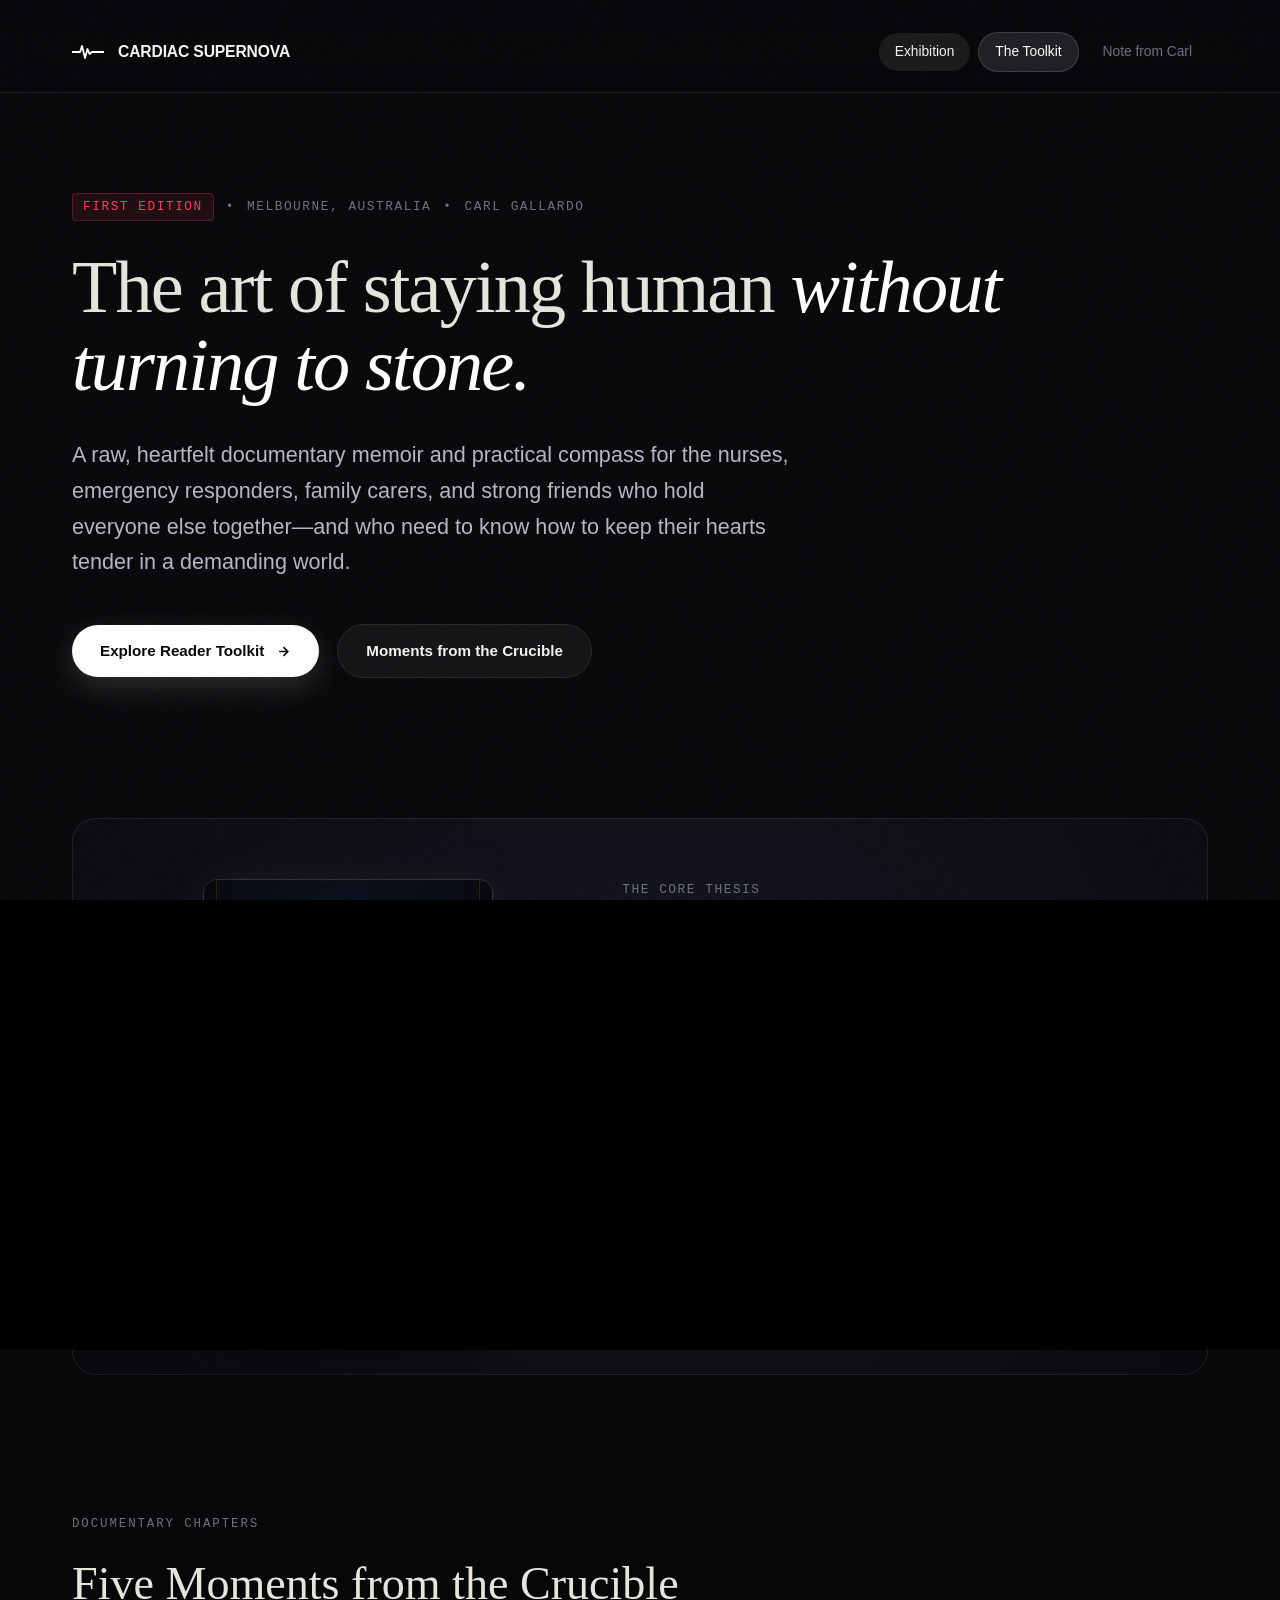
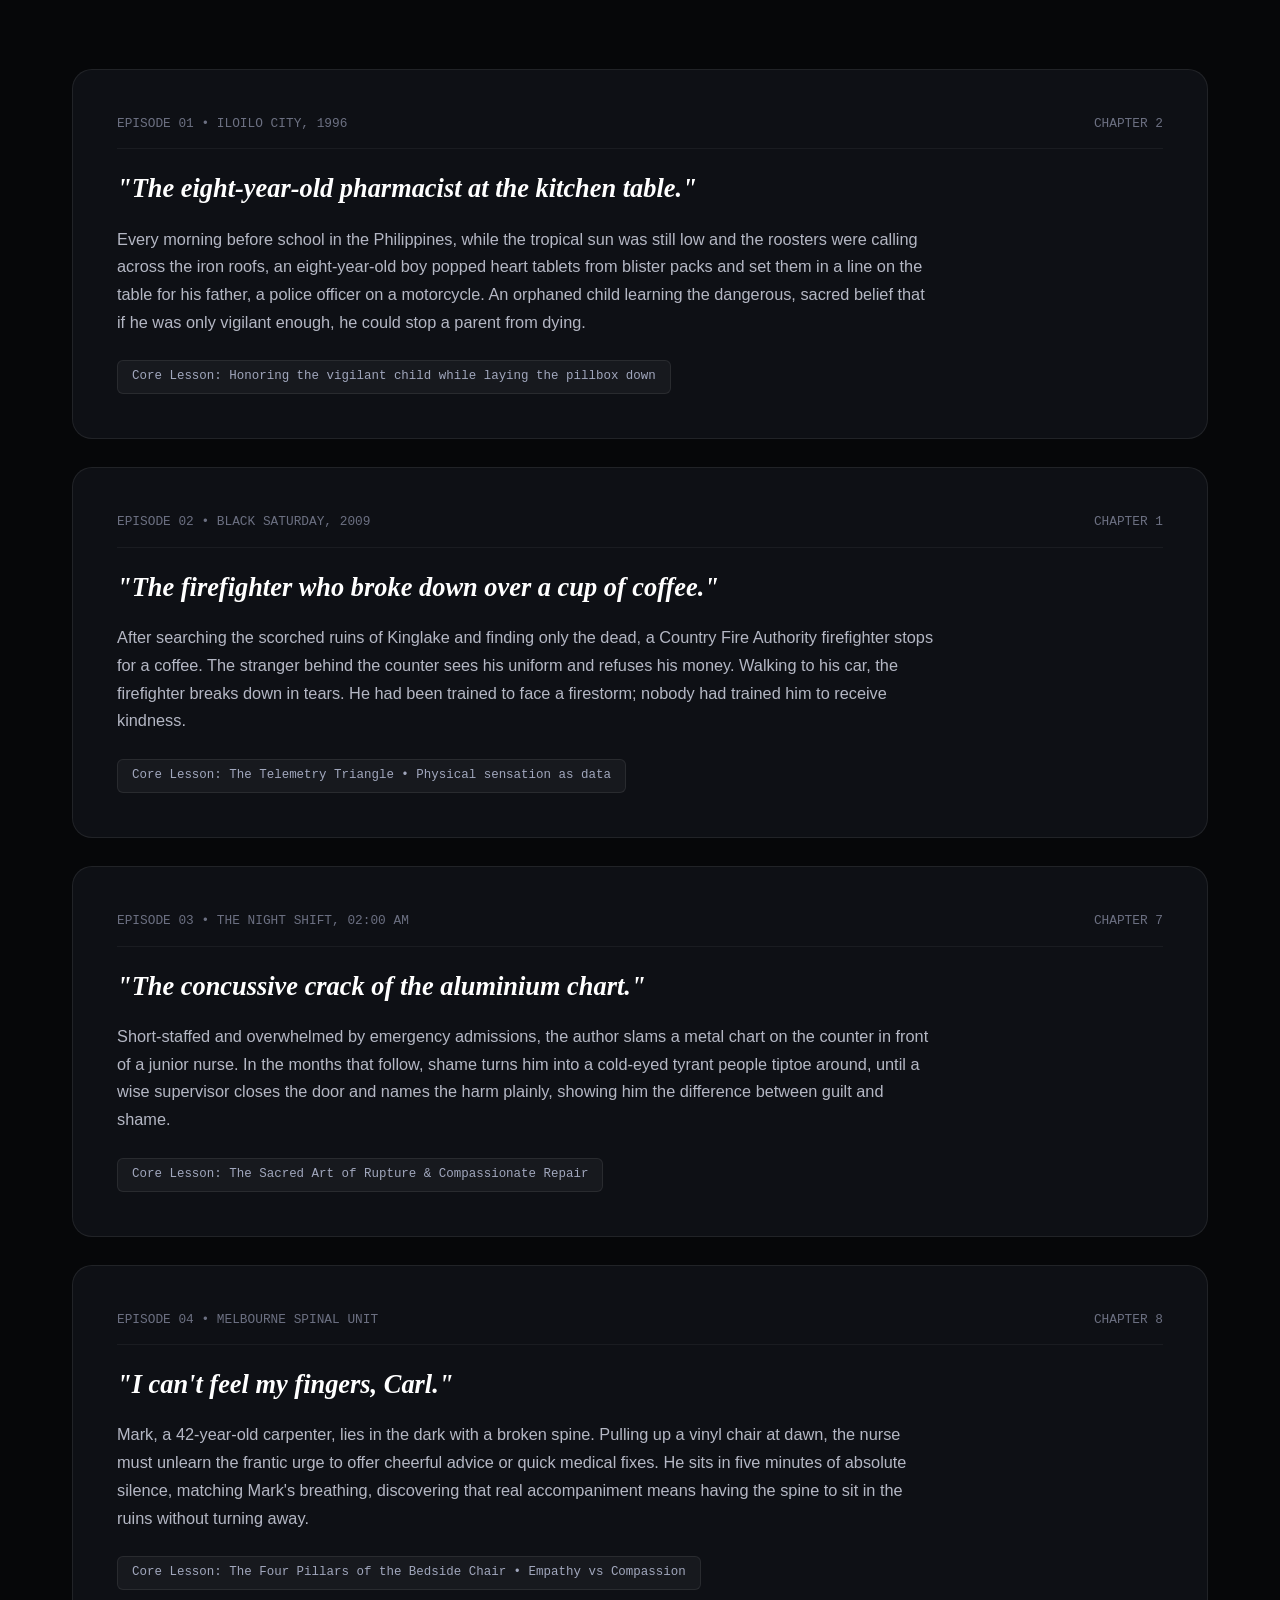
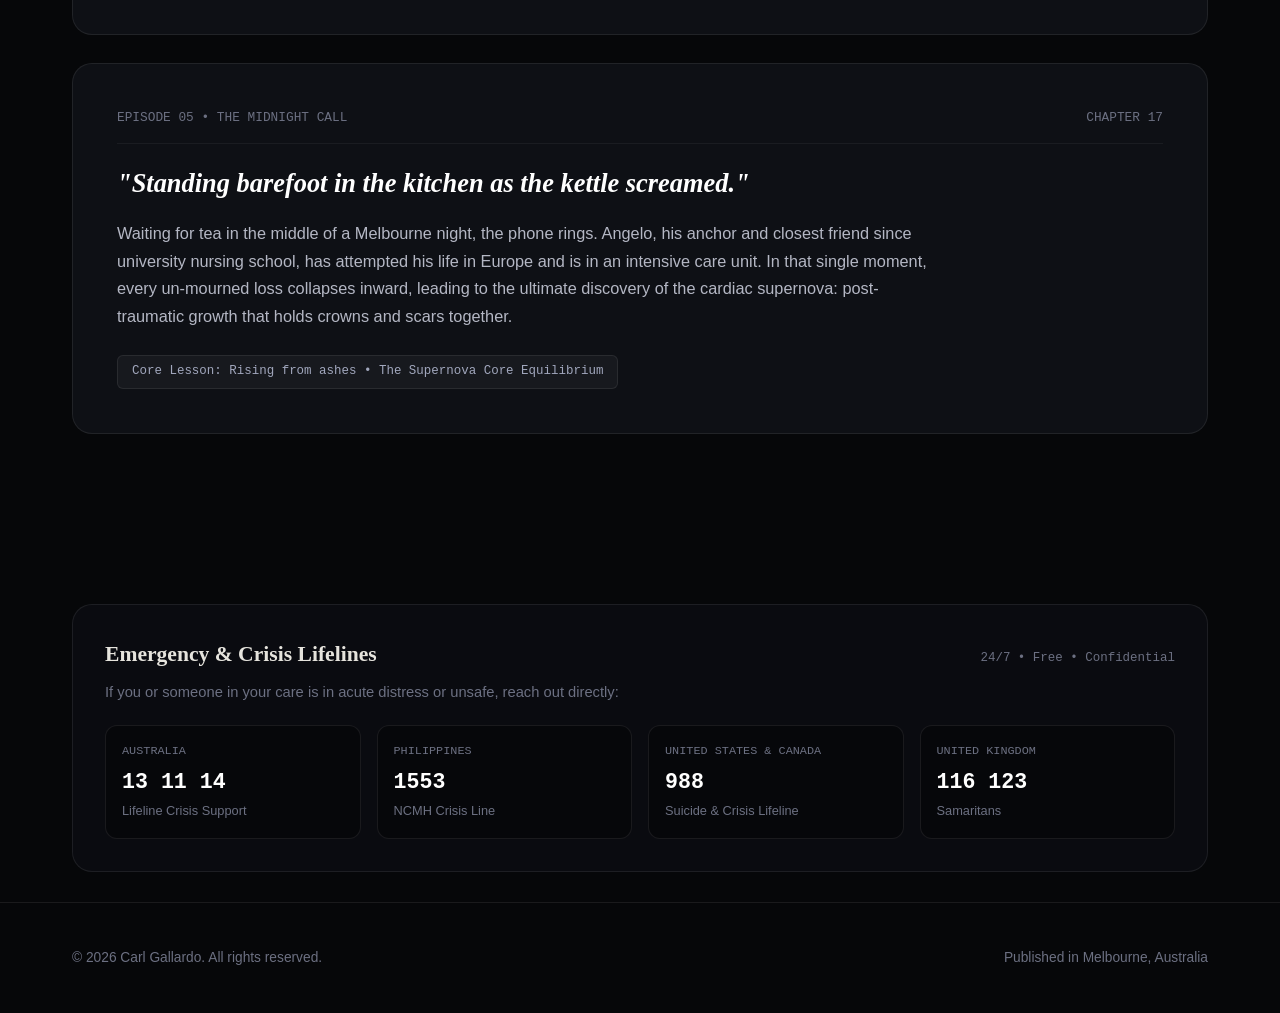
==== index.html @ 07f088b9 "feat: transform companion site into Awwwards-inspired documentary experience" ====
<!DOCTYPE html>
<html lang="en-AU">
<head>
  <meta charset="utf-8">
  <meta name="viewport" content="width=device-width, initial-scale=1">
  <meta name="robots" content="noindex, nofollow">
  <title>Cardiac Supernova — Carl Gallardo</title>
  <meta name="description" content="The Art of Staying Human Without Turning to Stone. A documentary memoir and practical compass by Carl Gallardo.">
  <link rel="stylesheet" href="assets/style.css">
  <script defer src="assets/app.js"></script>
</head>
<body>

  <!-- Film Grain Overlay -->
  <div class="film-grain" aria-hidden="true"></div>

  <!-- Eyelid Shutter (The Blink Transition) -->
  <div class="eyelid-shutter" id="eyelidShutter" aria-hidden="true">
    <div class="eyelid-top"></div>
    <div class="eyelid-bottom"></div>
  </div>

  <!-- Masthead -->
  <header class="masthead">
    <div class="doc-shell masthead-inner">
      <a class="title-mark" href="./">
        <svg class="cardiac-monitor-line" viewBox="0 0 32 18" fill="none" stroke="#FFFFFF" stroke-width="1.8">
          <path d="M0 9h8l2-6 3 12 2.5-9 2 5 2.5-2H32" stroke-linecap="round" stroke-linejoin="round"/>
        </svg>
        <span>CARDIAC SUPERNOVA</span>
      </a>
      <nav class="editorial-nav">
        <a class="nav-anchor active" href="./">Exhibition</a>
        <a class="nav-anchor cta" href="toolkit/">The Toolkit</a>
        <a class="nav-anchor" href="review/">Note from Carl</a>
      </nav>
    </div>
  </header>

  <main class="doc-shell">
    <!-- Prologue Hero -->
    <section class="prologue">
      <div class="prologue-meta">
        <span class="tag">First Edition</span>
        <span>&bull;</span>
        <span>Melbourne, Australia</span>
        <span>&bull;</span>
        <span>Carl Gallardo</span>
      </div>

      <h1 class="prologue-headline">
        The art of staying human <em>without turning to stone.</em>
      </h1>

      <p class="prologue-lead">
        A raw, heartfelt documentary memoir and practical compass for the nurses, emergency responders, family carers, and strong friends who hold everyone else together—and who need to know how to keep their hearts tender in a demanding world.
      </p>

      <div class="prologue-controls">
        <a href="toolkit/" class="doc-btn primary">
          <span>Explore Reader Toolkit</span>
          <svg width="15" height="15" viewBox="0 0 24 24" fill="none" stroke="currentColor" stroke-width="2.5"><path d="M5 12h14M12 5l7 7-7 7"/></svg>
        </a>
        <a href="#vignettes" class="doc-btn ghost">
          <span>Moments from the Crucible</span>
        </a>
      </div>
    </section>

    <!-- The Book Showcase Strip -->
    <section class="showcase-strip">
      <div class="showcase-book">
        <div class="book-lens" data-tilt>
          <img src="assets/cover.jpg" alt="Cardiac Supernova Cover">
        </div>
      </div>
      <div class="showcase-narrative">
        <div style="font-family: var(--font-mono); font-size: 0.8rem; color: var(--text-muted); text-transform: uppercase; letter-spacing: 0.12em; margin-bottom: 12px;">
          The Core Thesis
        </div>
        <h3>"A heart that turns to stone does not become stronger. It stops."</h3>
        <p>
          In astrophysics, a massive star maintains its shape only while outward thermal radiation equals the crushing inward pull of gravity. When the core begins fusing iron, it can no longer generate outward pressure, and it collapses under its own weight.
        </p>
        <p>
          We do not survive trauma through hardened invulnerability. We survive through <strong>the pliant heart</strong>: staying soft enough to feel, firm enough to protect our borders, and humble enough to be held.
        </p>
        <div style="display: flex; gap: 12px;">
          <a href="toolkit/" class="doc-btn primary" style="padding: 10px 22px; font-size: 0.88rem;">Open Toolkit</a>
          <a href="review/" class="doc-btn ghost" style="padding: 10px 22px; font-size: 0.88rem;">Letter to Readers</a>
        </div>
      </div>
    </section>

    <!-- Documentary Vignettes: Moments From the Crucible -->
    <section class="episodes-section" id="vignettes">
      <div class="section-eyebrow">Documentary Chapters</div>
      <h2 class="section-title">Five Moments from the Crucible</h2>

      <div class="vignettes-stack">
        <!-- Episode 01 -->
        <article class="vignette-card">
          <div class="vignette-meta-row">
            <span>EPISODE 01 &bull; ILOILO CITY, 1996</span>
            <span>CHAPTER 2</span>
          </div>
          <h3 class="vignette-quote">"The eight-year-old pharmacist at the kitchen table."</h3>
          <p class="vignette-body">
            Every morning before school in the Philippines, while the tropical sun was still low and the roosters were calling across the iron roofs, an eight-year-old boy popped heart tablets from blister packs and set them in a line on the table for his father, a police officer on a motorcycle. An orphaned child learning the dangerous, sacred belief that if he was only vigilant enough, he could stop a parent from dying.
          </p>
          <div class="vignette-tool-tag">
            <span>Core Lesson: Honoring the vigilant child while laying the pillbox down</span>
          </div>
        </article>

        <!-- Episode 02 -->
        <article class="vignette-card">
          <div class="vignette-meta-row">
            <span>EPISODE 02 &bull; BLACK SATURDAY, 2009</span>
            <span>CHAPTER 1</span>
          </div>
          <h3 class="vignette-quote">"The firefighter who broke down over a cup of coffee."</h3>
          <p class="vignette-body">
            After searching the scorched ruins of Kinglake and finding only the dead, a Country Fire Authority firefighter stops for a coffee. The stranger behind the counter sees his uniform and refuses his money. Walking to his car, the firefighter breaks down in tears. He had been trained to face a firestorm; nobody had trained him to receive kindness.
          </p>
          <div class="vignette-tool-tag">
            <span>Core Lesson: The Telemetry Triangle &bull; Physical sensation as data</span>
          </div>
        </article>

        <!-- Episode 03 -->
        <article class="vignette-card">
          <div class="vignette-meta-row">
            <span>EPISODE 03 &bull; THE NIGHT SHIFT, 02:00 AM</span>
            <span>CHAPTER 7</span>
          </div>
          <h3 class="vignette-quote">"The concussive crack of the aluminium chart."</h3>
          <p class="vignette-body">
            Short-staffed and overwhelmed by emergency admissions, the author slams a metal chart on the counter in front of a junior nurse. In the months that follow, shame turns him into a cold-eyed tyrant people tiptoe around, until a wise supervisor closes the door and names the harm plainly, showing him the difference between guilt and shame.
          </p>
          <div class="vignette-tool-tag">
            <span>Core Lesson: The Sacred Art of Rupture &amp; Compassionate Repair</span>
          </div>
        </article>

        <!-- Episode 04 -->
        <article class="vignette-card">
          <div class="vignette-meta-row">
            <span>EPISODE 04 &bull; MELBOURNE SPINAL UNIT</span>
            <span>CHAPTER 8</span>
          </div>
          <h3 class="vignette-quote">"I can't feel my fingers, Carl."</h3>
          <p class="vignette-body">
            Mark, a 42-year-old carpenter, lies in the dark with a broken spine. Pulling up a vinyl chair at dawn, the nurse must unlearn the frantic urge to offer cheerful advice or quick medical fixes. He sits in five minutes of absolute silence, matching Mark's breathing, discovering that real accompaniment means having the spine to sit in the ruins without turning away.
          </p>
          <div class="vignette-tool-tag">
            <span>Core Lesson: The Four Pillars of the Bedside Chair &bull; Empathy vs Compassion</span>
          </div>
        </article>

        <!-- Episode 05 -->
        <article class="vignette-card">
          <div class="vignette-meta-row">
            <span>EPISODE 05 &bull; THE MIDNIGHT CALL</span>
            <span>CHAPTER 17</span>
          </div>
          <h3 class="vignette-quote">"Standing barefoot in the kitchen as the kettle screamed."</h3>
          <p class="vignette-body">
            Waiting for tea in the middle of a Melbourne night, the phone rings. Angelo, his anchor and closest friend since university nursing school, has attempted his life in Europe and is in an intensive care unit. In that single moment, every un-mourned loss collapses inward, leading to the ultimate discovery of the cardiac supernova: post-traumatic growth that holds crowns and scars together.
          </p>
          <div class="vignette-tool-tag">
            <span>Core Lesson: Rising from ashes &bull; The Supernova Core Equilibrium</span>
          </div>
        </article>
      </div>
    </section>

    <!-- Crisis Support Capsule -->
    <section class="crisis-capsule">
      <div style="display: flex; justify-content: space-between; align-items: baseline; flex-wrap: wrap; gap: 8px;">
        <h3>Emergency &amp; Crisis Lifelines</h3>
        <span style="font-family: var(--font-mono); font-size: 0.78rem; color: var(--text-muted);">24/7 &bull; Free &bull; Confidential</span>
      </div>
      <p style="color: var(--text-muted); font-size: 0.92rem; margin-top: 4px;">
        If you or someone in your care is in acute distress or unsafe, reach out directly:
      </p>

      <div class="crisis-grid-4">
        <div class="crisis-tile" onclick="copyClip('13 11 14', 'Lifeline Australia copied')">
          <div class="crisis-tile-flag">Australia</div>
          <div class="crisis-tile-num">13 11 14</div>
          <div class="crisis-tile-desc">Lifeline Crisis Support</div>
        </div>

        <div class="crisis-tile" onclick="copyClip('1553', 'NCMH Philippines copied')">
          <div class="crisis-tile-flag">Philippines</div>
          <div class="crisis-tile-num">1553</div>
          <div class="crisis-tile-desc">NCMH Crisis Line</div>
        </div>

        <div class="crisis-tile" onclick="copyClip('988', '988 Lifeline copied')">
          <div class="crisis-tile-flag">United States &amp; Canada</div>
          <div class="crisis-tile-num">988</div>
          <div class="crisis-tile-desc">Suicide &amp; Crisis Lifeline</div>
        </div>

        <div class="crisis-tile" onclick="copyClip('116 123', 'Samaritans UK copied')">
          <div class="crisis-tile-flag">United Kingdom</div>
          <div class="crisis-tile-num">116 123</div>
          <div class="crisis-tile-desc">Samaritans</div>
        </div>
      </div>
    </section>
  </main>

  <footer class="editorial-footer">
    <div class="doc-shell footer-row">
      <span>&copy; 2026 Carl Gallardo. All rights reserved.</span>
      <span>Published in Melbourne, Australia</span>
    </div>
  </footer>

</body>
</html>
---- assets/style.css ----
/* ==========================================================================
   CARDIAC SUPERNOVA — Immersive Documentary & Motion Design System
   Inspired by Hello Monday's "In My World" (Awwwards Site of the Year)
   ========================================================================== */

:root {
  --bg-void: #060709;
  --bg-surface: #0E1015;
  --bg-card: rgba(18, 20, 28, 0.7);
  --bg-card-hover: rgba(26, 29, 41, 0.9);
  
  --line-subtle: rgba(255, 255, 255, 0.08);
  --line-focus: rgba(255, 255, 255, 0.22);
  
  --text-lead: #F4F4F6;
  --text-body: #B4B7C4;
  --text-muted: #6C7082;
  --text-warm: #E6E4DD;
  
  --iris-pulse: #F43F5E;          /* Cardiac pulse */
  --iris-calm: #10B981;           /* Restorative vagal */
  --iris-glow: rgba(244, 63, 94, 0.35);
  
  --font-display: -apple-system, BlinkMacSystemFont, "Inter", "Helvetica Neue", sans-serif;
  --font-editorial: "Charter", "Bitstream Charter", "Sitka Text", Cambria, Georgia, serif;
  --font-mono: "SF Mono", "Menlo", "Consolas", monospace;
  
  --ease-spring: cubic-bezier(0.16, 1, 0.3, 1);
  --ease-cinema: cubic-bezier(0.7, 0, 0.3, 1);
}

*, *::before, *::after {
  box-sizing: border-box;
  margin: 0;
  padding: 0;
}

html {
  background: var(--bg-void);
  color: var(--text-lead);
  font-family: var(--font-display);
  line-height: 1.6;
  -webkit-font-smoothing: antialiased;
  -moz-osx-font-smoothing: grayscale;
  scroll-behavior: smooth;
  font-size: 16px;
}

body {
  min-height: 100vh;
  display: flex;
  flex-direction: column;
  overflow-x: hidden;
  background-color: var(--bg-void);
  position: relative;
}

/* --- Film Grain & Atmospheric Ambient Canvas --- */
.film-grain {
  position: fixed;
  top: 0; left: 0; width: 100%; height: 100%;
  pointer-events: none;
  z-index: 9999;
  opacity: 0.038;
  background-image: url("data:image/svg+xml,%3Csvg viewBox='0 0 512 512' xmlns='http://www.w3.org/2000/svg'%3E%3Cfilter id='noiseFilter'%3E%3CfeTurbulence type='fractalNoise' baseFrequency='0.75' numOctaves='3' stitchTiles='stitch'/%3E%3C/filter%3E%3Crect width='100%25' height='100%25' filter='url(%23noiseFilter)'/%3E%3C/svg%3E");
}

/* --- The "Blink" Shutter / Eye Transition Overlay --- */
.eyelid-shutter {
  position: fixed;
  top: 0; left: 0; width: 100%; height: 100%;
  pointer-events: none;
  z-index: 10000;
  display: flex;
  flex-direction: column;
}

.eyelid-top, .eyelid-bottom {
  width: 100%;
  height: 50%;
  background: #000;
  transition: transform 0.65s var(--ease-cinema);
}

.eyelid-top { transform: translateY(-100%); }
.eyelid-bottom { transform: translateY(100%); }

.eyelid-shutter.blink .eyelid-top { transform: translateY(0%); }
.eyelid-shutter.blink .eyelid-bottom { transform: translateY(0%); }

/* --- Container --- */
.doc-shell {
  width: 100%;
  max-width: 1200px;
  margin: 0 auto;
  padding: 0 32px;
}

@media (max-width: 640px) {
  .doc-shell { padding: 0 20px; }
}

/* --- Top Editorial Header --- */
.masthead {
  padding: 32px 0 20px;
  border-bottom: 1px solid var(--line-subtle);
  position: sticky;
  top: 0;
  background: rgba(6, 7, 9, 0.85);
  backdrop-filter: blur(20px);
  -webkit-backdrop-filter: blur(20px);
  z-index: 500;
}

.masthead-inner {
  display: flex;
  justify-content: space-between;
  align-items: center;
}

.title-mark {
  display: flex;
  align-items: center;
  gap: 14px;
  text-decoration: none;
  color: var(--text-lead);
}

.cardiac-monitor-line {
  width: 32px;
  height: 18px;
}

.title-mark span {
  font-family: var(--font-display);
  font-weight: 700;
  font-size: 0.98rem;
  letter-spacing: -0.01em;
}

.editorial-nav {
  display: flex;
  align-items: center;
  gap: 8px;
}

.nav-anchor {
  color: var(--text-muted);
  text-decoration: none;
  font-size: 0.86rem;
  font-weight: 500;
  padding: 8px 16px;
  border-radius: 9999px;
  transition: all 0.25s var(--ease-spring);
}

.nav-anchor:hover, .nav-anchor.active {
  color: var(--text-lead);
  background: rgba(255, 255, 255, 0.08);
}

.nav-anchor.cta {
  background: rgba(255, 255, 255, 0.1);
  color: #FFFFFF;
  border: 1px solid rgba(255, 255, 255, 0.15);
}

.nav-anchor.cta:hover {
  background: #FFFFFF;
  color: #000000;
}

/* --- Hero: The Cinematic Prologue --- */
.prologue {
  padding: 100px 0 80px;
  position: relative;
}

.prologue-meta {
  display: flex;
  align-items: center;
  gap: 12px;
  font-family: var(--font-mono);
  font-size: 0.8rem;
  color: var(--text-muted);
  text-transform: uppercase;
  letter-spacing: 0.12em;
  margin-bottom: 28px;
}

.prologue-meta .tag {
  color: var(--iris-pulse);
  background: rgba(244, 63, 94, 0.1);
  padding: 3px 10px;
  border-radius: 4px;
  border: 1px solid rgba(244, 63, 94, 0.25);
}

.prologue-headline {
  font-family: var(--font-editorial);
  font-size: clamp(2.8rem, 5.8vw, 5.4rem);
  font-weight: 400;
  line-height: 1.05;
  letter-spacing: -0.025em;
  color: var(--text-warm);
  max-width: 960px;
  margin-bottom: 32px;
}

.prologue-headline em {
  font-style: italic;
  font-weight: 300;
  color: #FFFFFF;
}

.prologue-lead {
  font-size: clamp(1.1rem, 1.8vw, 1.35rem);
  line-height: 1.65;
  color: var(--text-body);
  max-width: 720px;
  margin-bottom: 44px;
}

.prologue-controls {
  display: flex;
  align-items: center;
  flex-wrap: wrap;
  gap: 18px;
}

/* --- Tactile Documentary Action Button --- */
.doc-btn {
  display: inline-flex;
  align-items: center;
  gap: 12px;
  padding: 14px 28px;
  border-radius: 9999px;
  font-size: 0.95rem;
  font-weight: 600;
  text-decoration: none;
  cursor: pointer;
  transition: all 0.3s var(--ease-spring);
  border: none;
}

.doc-btn.primary {
  background: #FFFFFF;
  color: #060709;
  box-shadow: 0 10px 30px rgba(255, 255, 255, 0.15);
}

.doc-btn.primary:hover {
  transform: translateY(-2px);
  box-shadow: 0 16px 40px rgba(255, 255, 255, 0.25);
}

.doc-btn.ghost {
  background: rgba(255, 255, 255, 0.05);
  color: var(--text-lead);
  border: 1px solid var(--line-subtle);
}

.doc-btn.ghost:hover {
  background: rgba(255, 255, 255, 0.1);
  border-color: var(--line-focus);
  transform: translateY(-2px);
}

/* --- The Book Experience Display --- */
.showcase-strip {
  margin: 60px 0 100px;
  padding: 60px;
  border-radius: 24px;
  background: radial-gradient(circle at 50% 50%, rgba(25, 28, 40, 0.7) 0%, rgba(10, 11, 16, 0.9) 100%);
  border: 1px solid var(--line-subtle);
  display: grid;
  grid-template-columns: 0.9fr 1.1fr;
  gap: 60px;
  align-items: center;
}

@media (max-width: 900px) {
  .showcase-strip {
    grid-template-columns: 1fr;
    padding: 32px;
    gap: 40px;
    text-align: center;
  }
}

.showcase-book {
  display: flex;
  justify-content: center;
}

.book-lens {
  position: relative;
  width: 290px;
  height: 435px;
  border-radius: 14px;
  perspective: 1200px;
  transform-style: preserve-3d;
  box-shadow: 
    0 40px 80px -20px rgba(0, 0, 0, 0.95),
    0 0 40px rgba(255, 255, 255, 0.05);
  transition: transform 0.4s var(--ease-spring);
}

.book-lens img {
  width: 100%;
  height: 100%;
  object-fit: cover;
  border-radius: 14px;
  border: 1px solid rgba(255, 255, 255, 0.14);
}

.showcase-narrative h3 {
  font-family: var(--font-editorial);
  font-size: 2.2rem;
  font-weight: 400;
  line-height: 1.25;
  color: var(--text-warm);
  margin-bottom: 20px;
}

.showcase-narrative p {
  color: var(--text-body);
  font-size: 1.05rem;
  line-height: 1.7;
  margin-bottom: 24px;
}

/* --- Documentary Narrative Vignettes (Chronological Episodes) --- */
.episodes-section {
  padding: 40px 0 100px;
}

.section-eyebrow {
  font-family: var(--font-mono);
  font-size: 0.78rem;
  letter-spacing: 0.15em;
  text-transform: uppercase;
  color: var(--text-muted);
  margin-bottom: 12px;
}

.section-title {
  font-family: var(--font-editorial);
  font-size: clamp(2rem, 3.6vw, 3rem);
  font-weight: 400;
  color: var(--text-warm);
  margin-bottom: 48px;
}

.vignettes-stack {
  display: flex;
  flex-direction: column;
  gap: 28px;
}

.vignette-card {
  position: relative;
  background: var(--bg-surface);
  border: 1px solid var(--line-subtle);
  border-radius: 20px;
  padding: 44px;
  overflow: hidden;
  transition: all 0.4s var(--ease-spring);
}

@media (max-width: 640px) {
  .vignette-card { padding: 26px; }
}

.vignette-card:hover {
  border-color: var(--line-focus);
  transform: translateY(-4px);
  box-shadow: 0 25px 60px rgba(0, 0, 0, 0.8);
}

.vignette-meta-row {
  display: flex;
  justify-content: space-between;
  align-items: center;
  font-family: var(--font-mono);
  font-size: 0.8rem;
  color: var(--text-muted);
  margin-bottom: 20px;
  border-bottom: 1px solid rgba(255, 255, 255, 0.05);
  padding-bottom: 14px;
}

.vignette-quote {
  font-family: var(--font-editorial);
  font-size: clamp(1.2rem, 2.2vw, 1.65rem);
  line-height: 1.45;
  color: #FFFFFF;
  margin-bottom: 18px;
  font-style: italic;
}

.vignette-body {
  font-size: 1.02rem;
  color: var(--text-body);
  line-height: 1.7;
  max-width: 820px;
  margin-bottom: 24px;
}

.vignette-tool-tag {
  display: inline-flex;
  align-items: center;
  gap: 8px;
  font-family: var(--font-mono);
  font-size: 0.78rem;
  color: #A1A7BD;
  background: rgba(255, 255, 255, 0.04);
  padding: 6px 14px;
  border-radius: 6px;
  border: 1px solid var(--line-subtle);
}

/* --- Framework Exhibition Matrix (Toolkit) --- */
.exhibition-grid {
  display: grid;
  grid-template-columns: repeat(auto-fill, minmax(260px, 1fr));
  gap: 28px;
  margin: 48px 0;
}

.frame-card {
  background: var(--bg-surface);
  border: 1px solid var(--line-subtle);
  border-radius: 16px;
  overflow: hidden;
  display: flex;
  flex-direction: column;
  transition: all 0.35s var(--ease-spring);
}

.frame-card:hover {
  transform: translateY(-6px);
  border-color: var(--line-focus);
  box-shadow: 0 20px 50px rgba(0, 0, 0, 0.75);
}

.frame-stage {
  position: relative;
  background: #020305;
  padding: 20px;
  display: flex;
  align-items: center;
  justify-content: center;
  cursor: pointer;
  overflow: hidden;
}

.frame-stage img {
  width: 100%;
  height: auto;
  aspect-ratio: 4/3;
  object-fit: contain;
  transition: transform 0.4s var(--ease-spring);
}

.frame-card:hover .frame-stage img {
  transform: scale(1.04);
}

.frame-number {
  position: absolute;
  top: 12px;
  left: 12px;
  font-family: var(--font-mono);
  font-size: 0.7rem;
  background: rgba(0, 0, 0, 0.8);
  color: var(--text-warm);
  padding: 3px 8px;
  border-radius: 4px;
  border: 1px solid rgba(255, 255, 255, 0.15);
}

.frame-caption {
  padding: 20px;
  display: flex;
  flex-direction: column;
  flex: 1;
  justify-content: space-between;
}

.frame-name {
  font-family: var(--font-editorial);
  font-size: 1.15rem;
  color: var(--text-warm);
  margin-bottom: 6px;
}

.frame-origin {
  font-size: 0.8rem;
  color: var(--text-muted);
  margin-bottom: 18px;
}

.frame-downloads {
  display: flex;
  gap: 10px;
}

.frame-btn {
  flex: 1;
  text-align: center;
  font-size: 0.78rem;
  font-family: var(--font-mono);
  font-weight: 600;
  padding: 9px;
  border-radius: 8px;
  text-decoration: none;
  transition: all 0.2s ease;
}

.frame-btn.view {
  background: rgba(255, 255, 255, 0.05);
  color: var(--text-lead);
  border: 1px solid var(--line-subtle);
}

.frame-btn.view:hover {
  background: rgba(255, 255, 255, 0.12);
  border-color: var(--line-focus);
}

.frame-btn.pdf {
  background: #FFFFFF;
  color: #060709;
}

.frame-btn.pdf:hover {
  background: #E5E7EB;
}

/* --- The Bedside Badge Card (Realistic 3D Interaction) --- */
.badge-zone {
  perspective: 1200px;
  width: 340px;
  height: 520px;
  margin: 0 auto;
}

.badge-3d {
  width: 100%;
  height: 100%;
  position: relative;
  transform-style: preserve-3d;
  transition: transform 0.8s var(--ease-spring);
  cursor: pointer;
}

.badge-3d.flipped {
  transform: rotateY(180deg);
}

.badge-panel {
  position: absolute;
  width: 100%;
  height: 100%;
  backface-visibility: hidden;
  -webkit-backface-visibility: hidden;
  border-radius: 20px;
  padding: 30px;
  display: flex;
  flex-direction: column;
  justify-content: space-between;
  border: 1px solid rgba(255, 255, 255, 0.15);
  box-shadow: 0 35px 80px rgba(0, 0, 0, 0.9);
}

.badge-panel.front {
  background: linear-gradient(160deg, #161822 0%, #0A0B10 100%);
}

.badge-panel.back {
  background: linear-gradient(160deg, #1C1E2C 0%, #0C0E14 100%);
  transform: rotateY(180deg);
  border-color: rgba(244, 63, 94, 0.4);
}

.lanyard-slot {
  width: 60px;
  height: 6px;
  background: #000;
  border: 1px solid rgba(255, 255, 255, 0.2);
  border-radius: 4px;
  margin: 0 auto 20px;
}

.badge-kicker {
  font-family: var(--font-mono);
  font-size: 0.72rem;
  text-transform: uppercase;
  letter-spacing: 0.1em;
  color: var(--text-muted);
  margin-bottom: 8px;
}

.badge-heading {
  font-family: var(--font-editorial);
  font-size: 1.45rem;
  color: var(--text-warm);
  margin-bottom: 18px;
}

.badge-list {
  list-style: none;
  display: flex;
  flex-direction: column;
  gap: 14px;
  font-size: 0.88rem;
  color: var(--text-body);
}

.badge-list li strong {
  color: #FFFFFF;
  display: block;
  font-size: 0.9rem;
  margin-bottom: 2px;
}

.badge-flip-prompt {
  font-size: 0.76rem;
  font-family: var(--font-mono);
  color: var(--text-muted);
  text-align: center;
  display: flex;
  align-items: center;
  justify-content: center;
  gap: 6px;
}

/* --- Decontamination Threshold Sequence --- */
.threshold-stack {
  display: flex;
  flex-direction: column;
  gap: 20px;
  margin: 36px 0;
}

.threshold-card {
  display: grid;
  grid-template-columns: 64px 1fr;
  gap: 24px;
  background: var(--bg-surface);
  border: 1px solid var(--line-subtle);
  border-radius: 18px;
  padding: 30px;
  transition: all 0.3s var(--ease-spring);
}

@media (max-width: 640px) {
  .threshold-card {
    grid-template-columns: 1fr;
    gap: 16px;
    padding: 22px;
  }
}

.threshold-card:hover {
  border-color: var(--line-focus);
  transform: translateX(4px);
  background: rgba(22, 25, 36, 0.85);
}

.threshold-idx {
  width: 56px;
  height: 56px;
  border-radius: 12px;
  background: rgba(255, 255, 255, 0.04);
  border: 1px solid var(--line-subtle);
  color: var(--text-warm);
  font-family: var(--font-mono);
  font-size: 1.25rem;
  display: flex;
  align-items: center;
  justify-content: center;
}

.threshold-info h4 {
  font-family: var(--font-editorial);
  font-size: 1.35rem;
  color: var(--text-warm);
  margin-bottom: 8px;
}

.threshold-info p {
  color: var(--text-body);
  font-size: 0.98rem;
  line-height: 1.7;
}

.threshold-mantra {
  font-family: var(--font-editorial);
  font-style: italic;
  font-size: 1.05rem;
  color: #FFFFFF;
  background: rgba(0, 0, 0, 0.4);
  padding: 14px 20px;
  border-left: 2px solid #FFFFFF;
  border-radius: 0 8px 8px 0;
  margin-top: 14px;
}

/* --- Full-Screen Document Lightbox Modal --- */
.modal-overlay {
  position: fixed;
  top: 0; left: 0; width: 100%; height: 100%;
  background: rgba(4, 5, 8, 0.96);
  backdrop-filter: blur(24px);
  -webkit-backdrop-filter: blur(24px);
  z-index: 20000;
  display: flex;
  align-items: center;
  justify-content: center;
  padding: 32px;
  opacity: 0;
  pointer-events: none;
  transition: opacity 0.3s ease;
}

.modal-overlay.open {
  opacity: 1;
  pointer-events: auto;
}

.modal-body {
  position: relative;
  max-width: 1040px;
  width: 100%;
  max-height: 92vh;
  display: flex;
  flex-direction: column;
  background: #0E1015;
  border: 1px solid var(--line-focus);
  border-radius: 20px;
  overflow: hidden;
  box-shadow: 0 40px 100px rgba(0, 0, 0, 0.95);
  transform: scale(0.96);
  transition: transform 0.3s var(--ease-spring);
}

.modal-overlay.open .modal-body {
  transform: scale(1);
}

.modal-view {
  background: #000000;
  padding: 30px;
  display: flex;
  align-items: center;
  justify-content: center;
  max-height: 68vh;
  overflow: auto;
}

.modal-view img {
  max-width: 100%;
  max-height: 62vh;
  object-fit: contain;
}

.modal-bar {
  padding: 20px 28px;
  display: flex;
  justify-content: space-between;
  align-items: center;
  border-top: 1px solid var(--line-subtle);
  background: #111319;
}

.modal-close-icon {
  position: absolute;
  top: 16px;
  right: 16px;
  width: 40px;
  height: 40px;
  border-radius: 50%;
  background: rgba(0, 0, 0, 0.7);
  border: 1px solid rgba(255, 255, 255, 0.2);
  color: #fff;
  display: flex;
  align-items: center;
  justify-content: center;
  cursor: pointer;
  transition: all 0.2s ease;
  z-index: 10;
}

.modal-close-icon:hover {
  background: #FFFFFF;
  color: #000;
}

/* --- Crisis Strip --- */
.crisis-capsule {
  border: 1px solid var(--line-subtle);
  background: rgba(14, 16, 22, 0.6);
  border-radius: 20px;
  padding: 32px;
  margin: 70px 0 30px;
}

.crisis-capsule h3 {
  font-family: var(--font-editorial);
  font-size: 1.35rem;
  color: var(--text-warm);
  margin-bottom: 6px;
}

.crisis-grid-4 {
  display: grid;
  grid-template-columns: repeat(auto-fit, minmax(210px, 1fr));
  gap: 16px;
  margin-top: 20px;
}

.crisis-tile {
  background: rgba(0, 0, 0, 0.35);
  border: 1px solid var(--line-subtle);
  border-radius: 12px;
  padding: 16px;
  cursor: pointer;
  transition: all 0.2s ease;
}

.crisis-tile:hover {
  border-color: var(--line-focus);
  background: rgba(255, 255, 255, 0.04);
}

.crisis-tile-flag {
  font-family: var(--font-mono);
  font-size: 0.74rem;
  color: var(--text-muted);
  text-transform: uppercase;
}

.crisis-tile-num {
  font-family: var(--font-mono);
  font-size: 1.35rem;
  font-weight: 700;
  color: #FFFFFF;
  margin: 4px 0 2px;
}

.crisis-tile-desc {
  font-size: 0.8rem;
  color: var(--text-muted);
}

/* --- Subtle Toast --- */
.toast-bubble {
  position: fixed;
  bottom: 28px;
  right: 28px;
  background: #FFFFFF;
  color: #060709;
  font-family: var(--font-mono);
  font-size: 0.84rem;
  font-weight: 600;
  padding: 12px 22px;
  border-radius: 9999px;
  box-shadow: 0 15px 40px rgba(0,0,0,0.8);
  display: flex;
  align-items: center;
  gap: 10px;
  transform: translateY(80px);
  opacity: 0;
  transition: all 0.35s var(--ease-spring);
  z-index: 30000;
}

.toast-bubble.visible {
  transform: translateY(0);
  opacity: 1;
}

/* --- Footer --- */
.editorial-footer {
  border-top: 1px solid var(--line-subtle);
  padding: 44px 0;
  margin-top: auto;
}

.footer-row {
  display: flex;
  justify-content: space-between;
  align-items: center;
  flex-wrap: wrap;
  gap: 20px;
  font-size: 0.86rem;
  color: var(--text-muted);
}
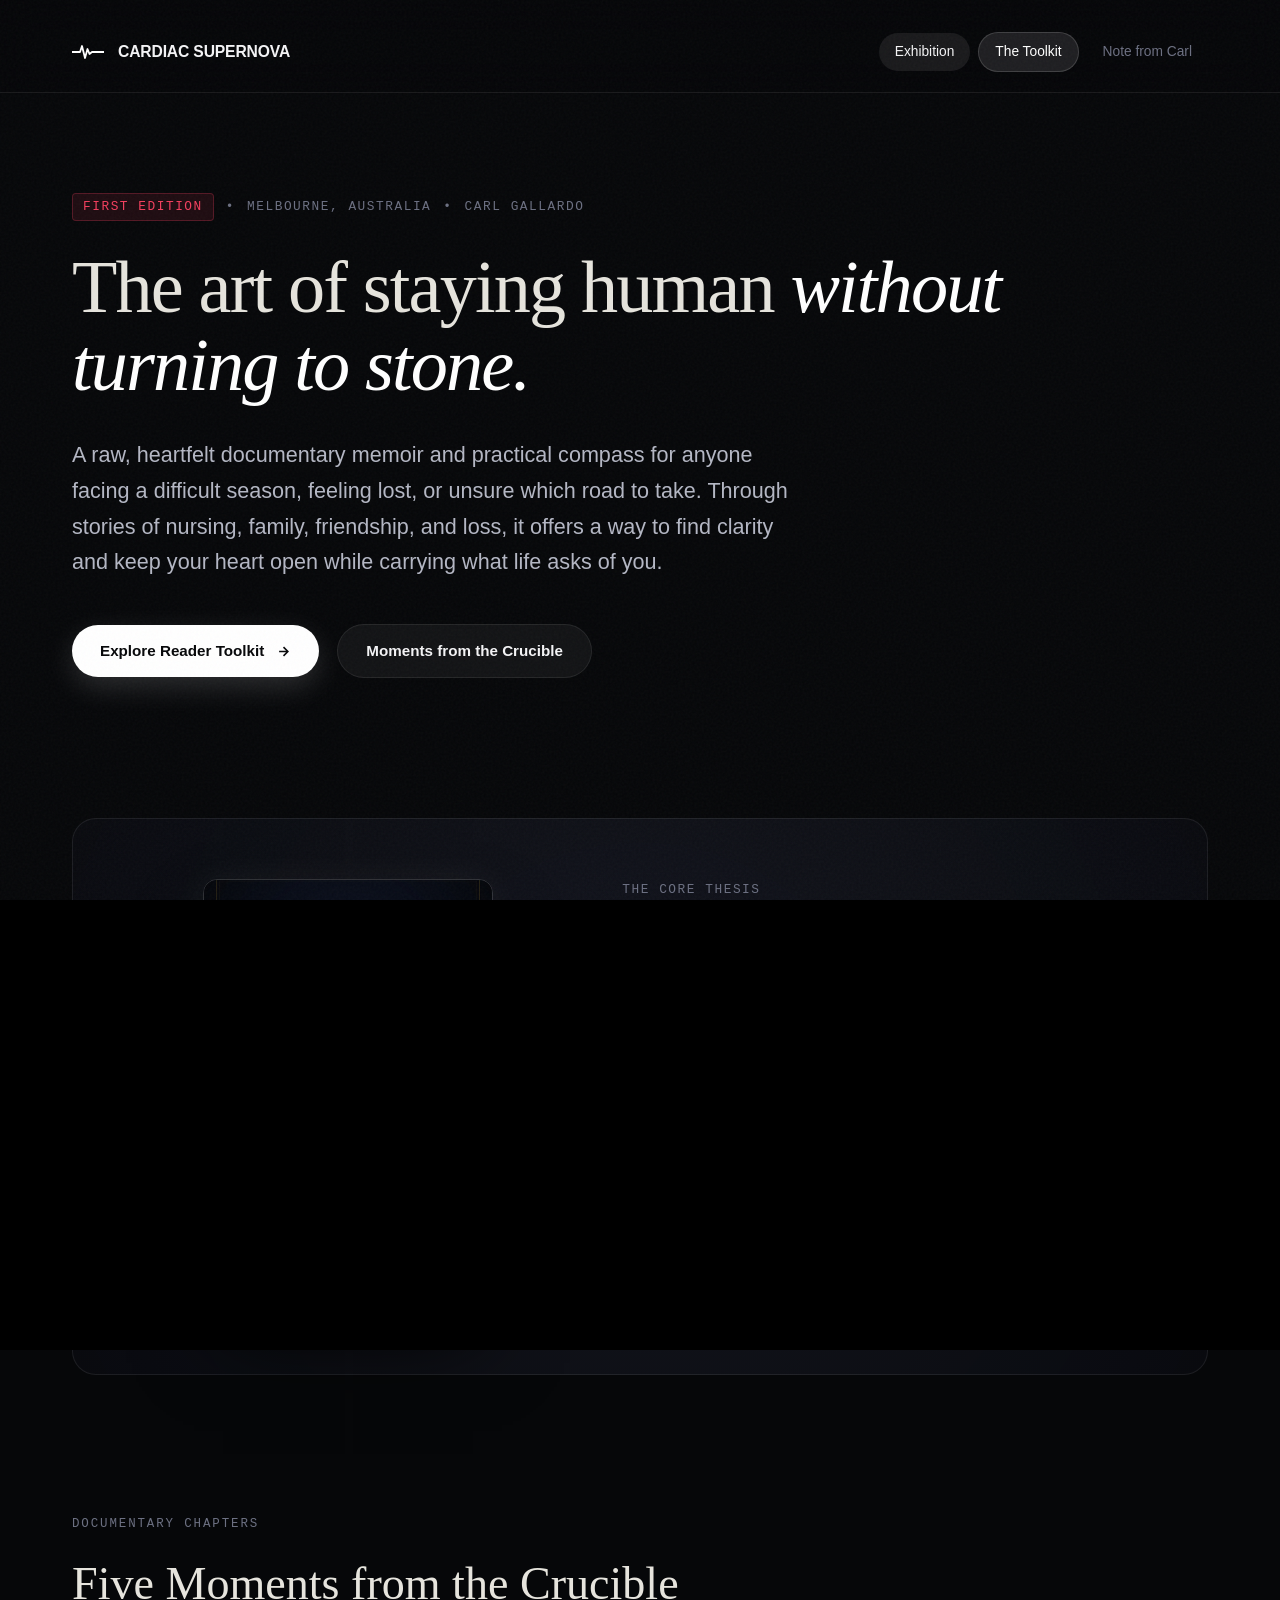
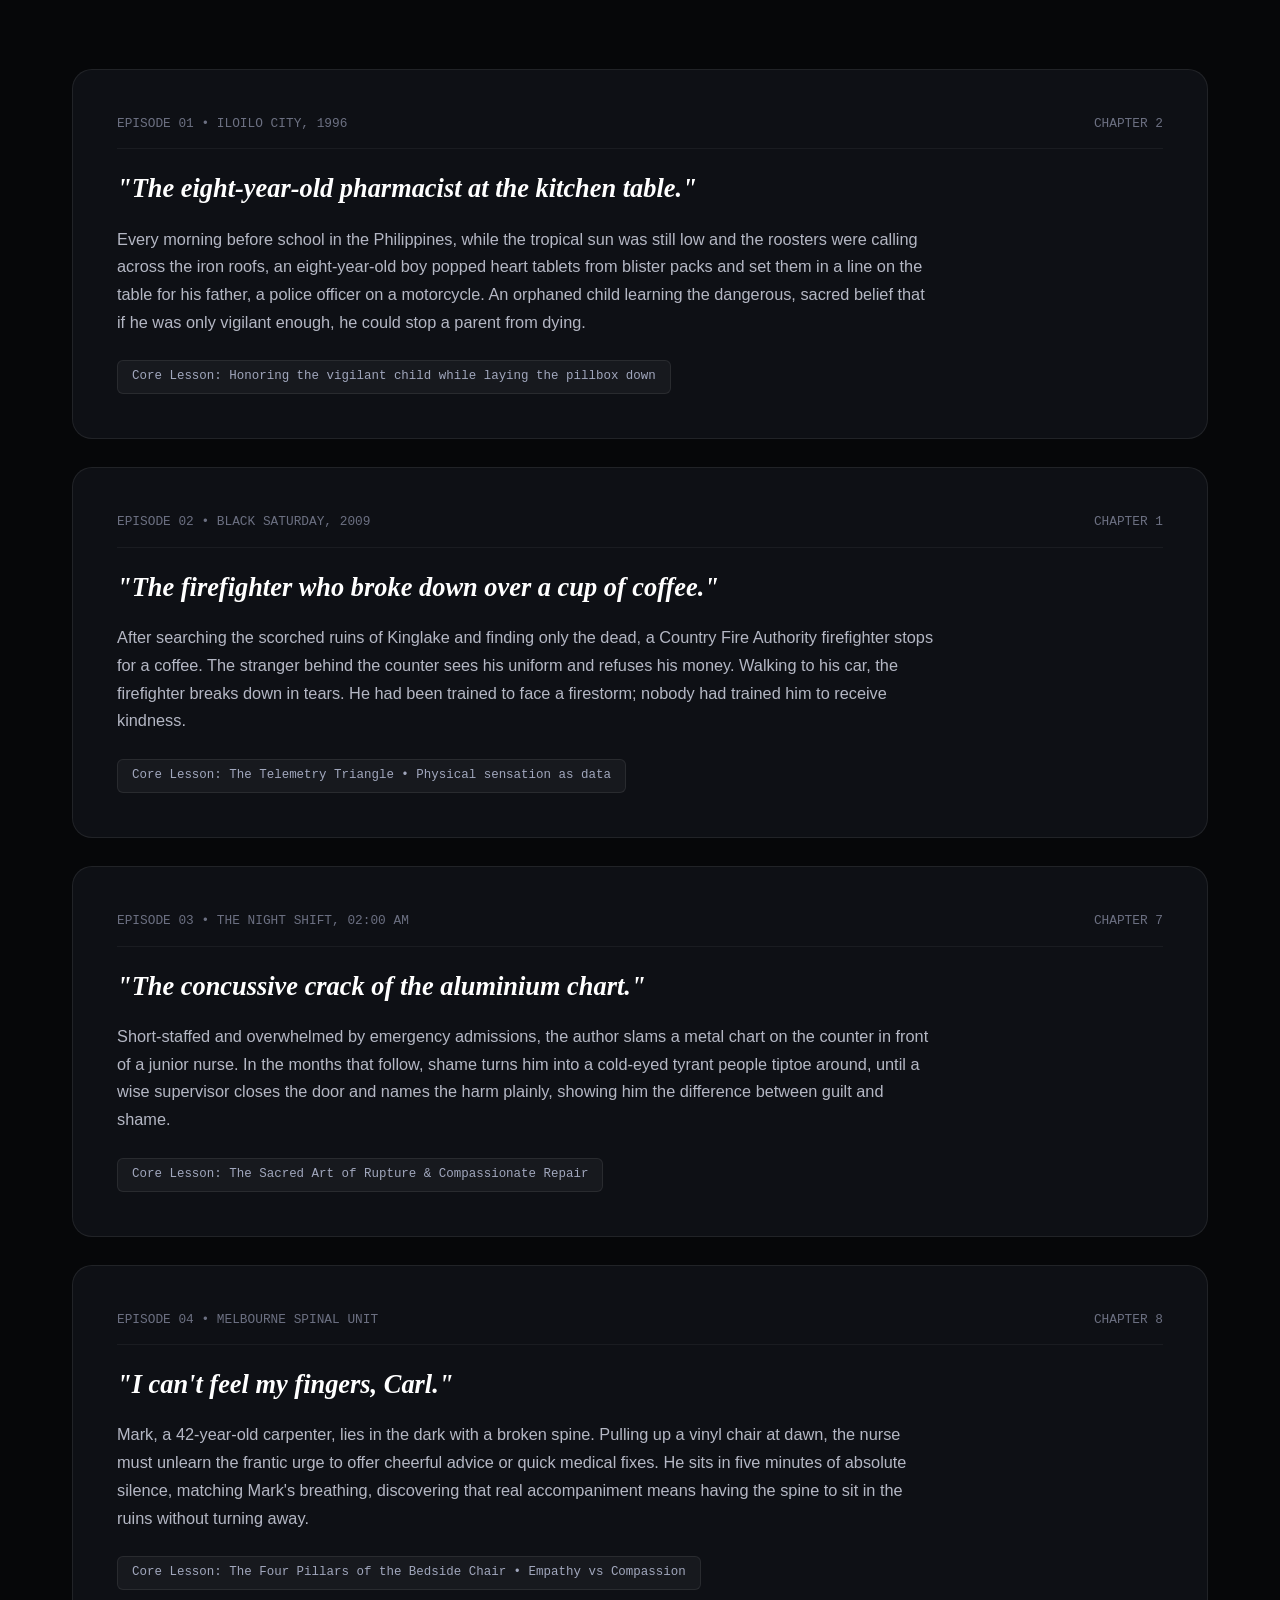
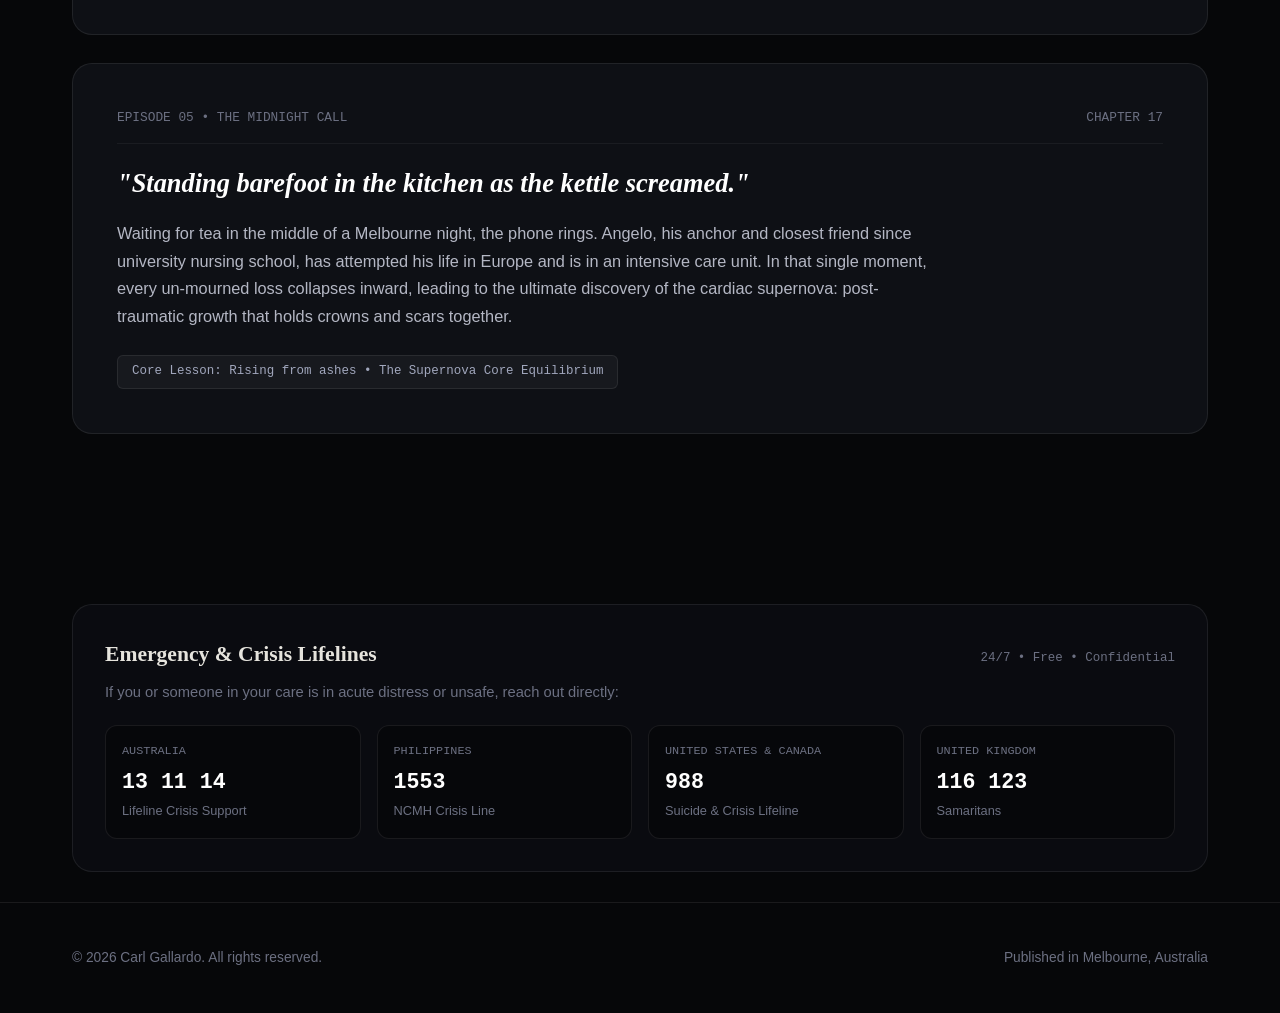
==== commit a43debc8: "Broaden Cardiac Supernova reader framing" ====
--- a/index.html
+++ b/index.html
@@ -5,7 +5,7 @@
   <meta name="viewport" content="width=device-width, initial-scale=1">
   <meta name="robots" content="noindex, nofollow">
   <title>Cardiac Supernova — Carl Gallardo</title>
-  <meta name="description" content="The Art of Staying Human Without Turning to Stone. A documentary memoir and practical compass by Carl Gallardo.">
+  <meta name="description" content="The Art of Staying Human Without Turning to Stone. A memoir and practical compass for anyone seeking clarity through life's difficult seasons, by Carl Gallardo.">
   <link rel="stylesheet" href="assets/style.css">
   <script defer src="assets/app.js"></script>
 </head>
@@ -53,7 +53,7 @@
       </h1>
 
       <p class="prologue-lead">
-        A raw, heartfelt documentary memoir and practical compass for the nurses, emergency responders, family carers, and strong friends who hold everyone else together—and who need to know how to keep their hearts tender in a demanding world.
+        A raw, heartfelt documentary memoir and practical compass for anyone facing a difficult season, feeling lost, or unsure which road to take. Through stories of nursing, family, friendship, and loss, it offers a way to find clarity and keep your heart open while carrying what life asks of you.
       </p>
 
       <div class="prologue-controls">
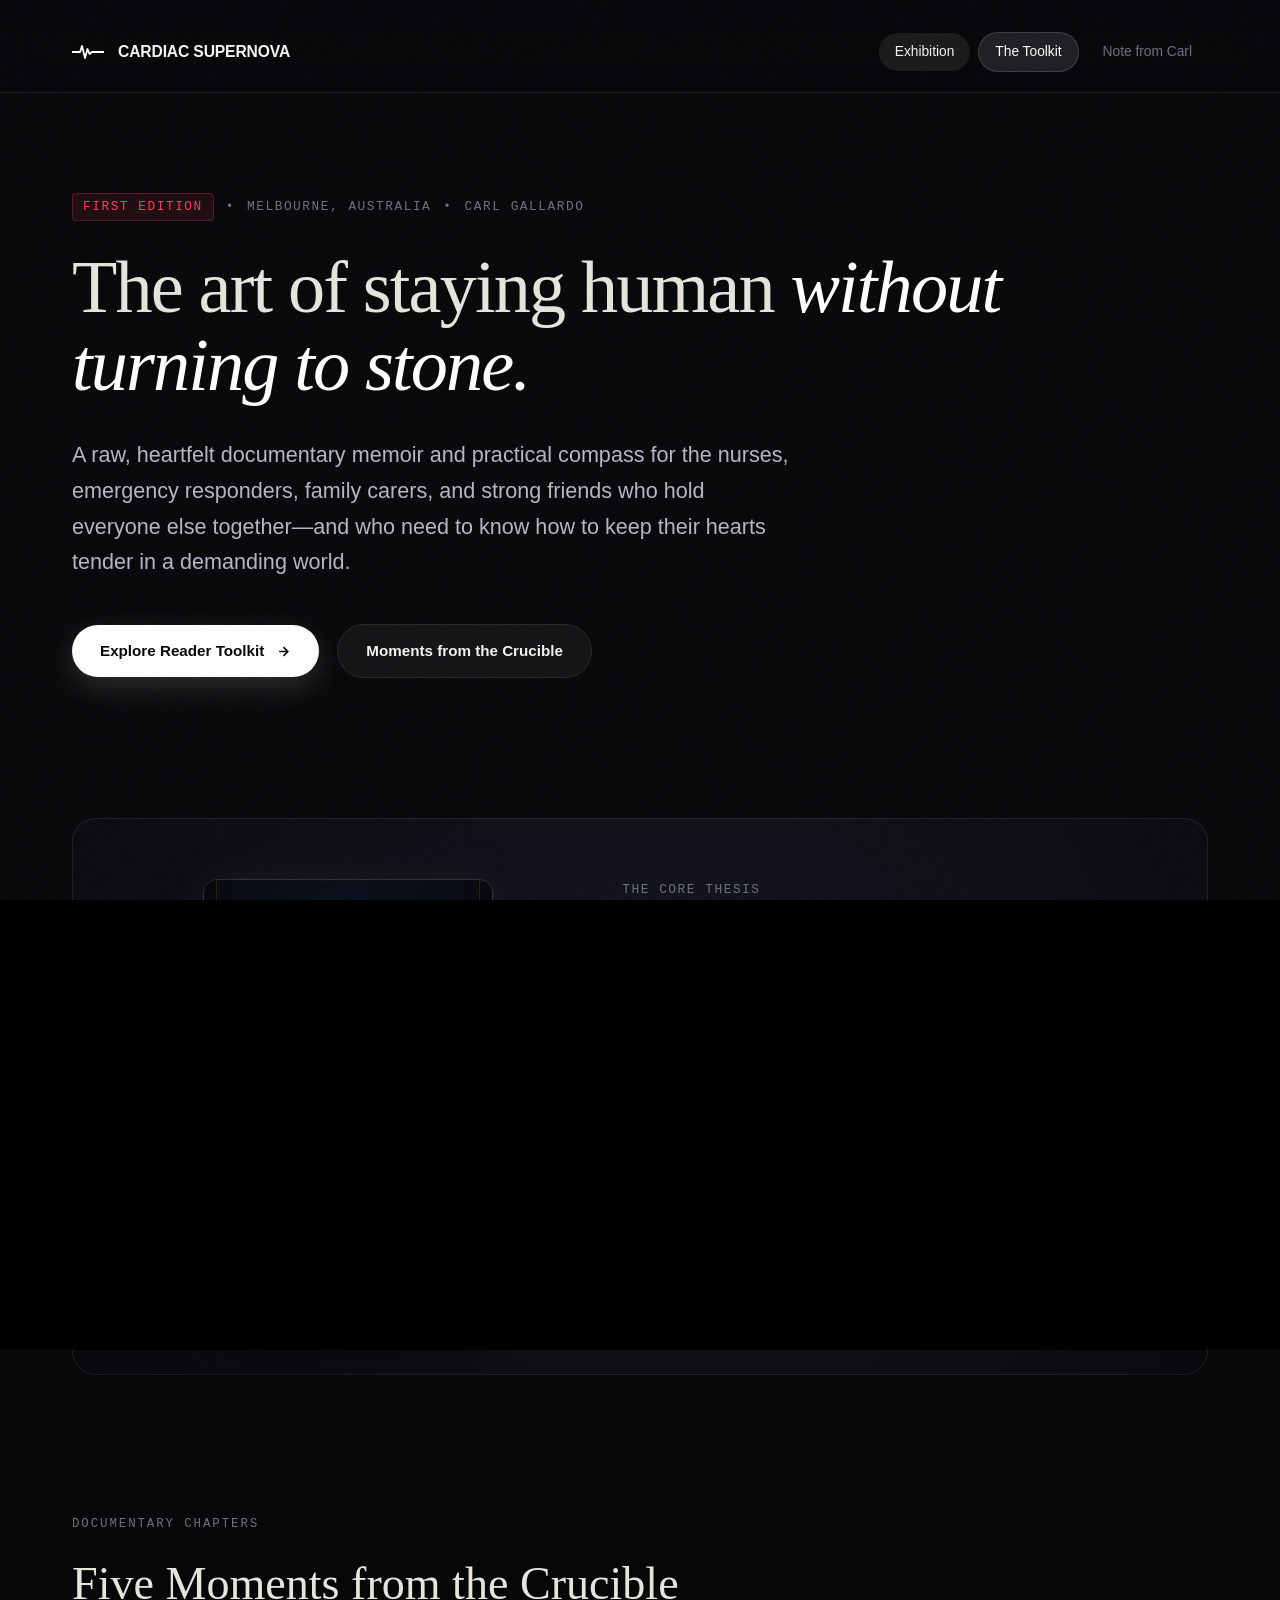
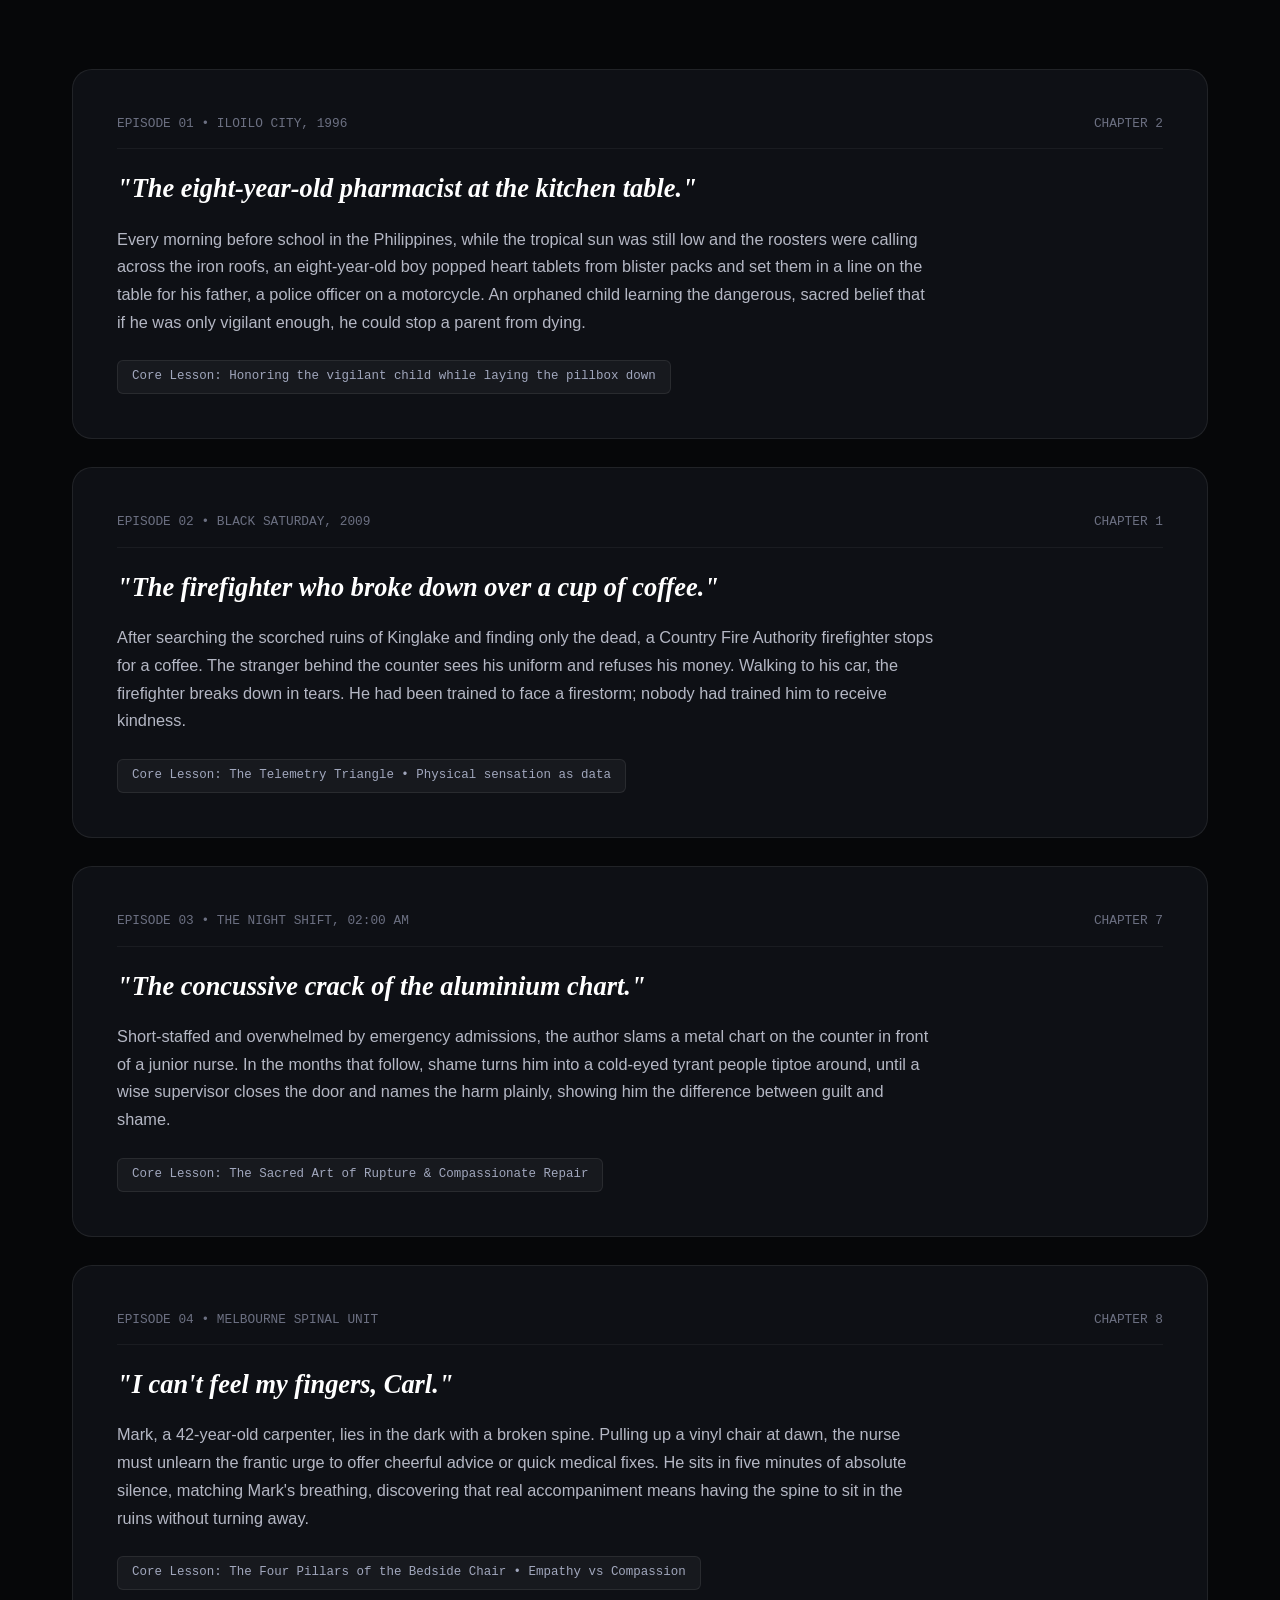
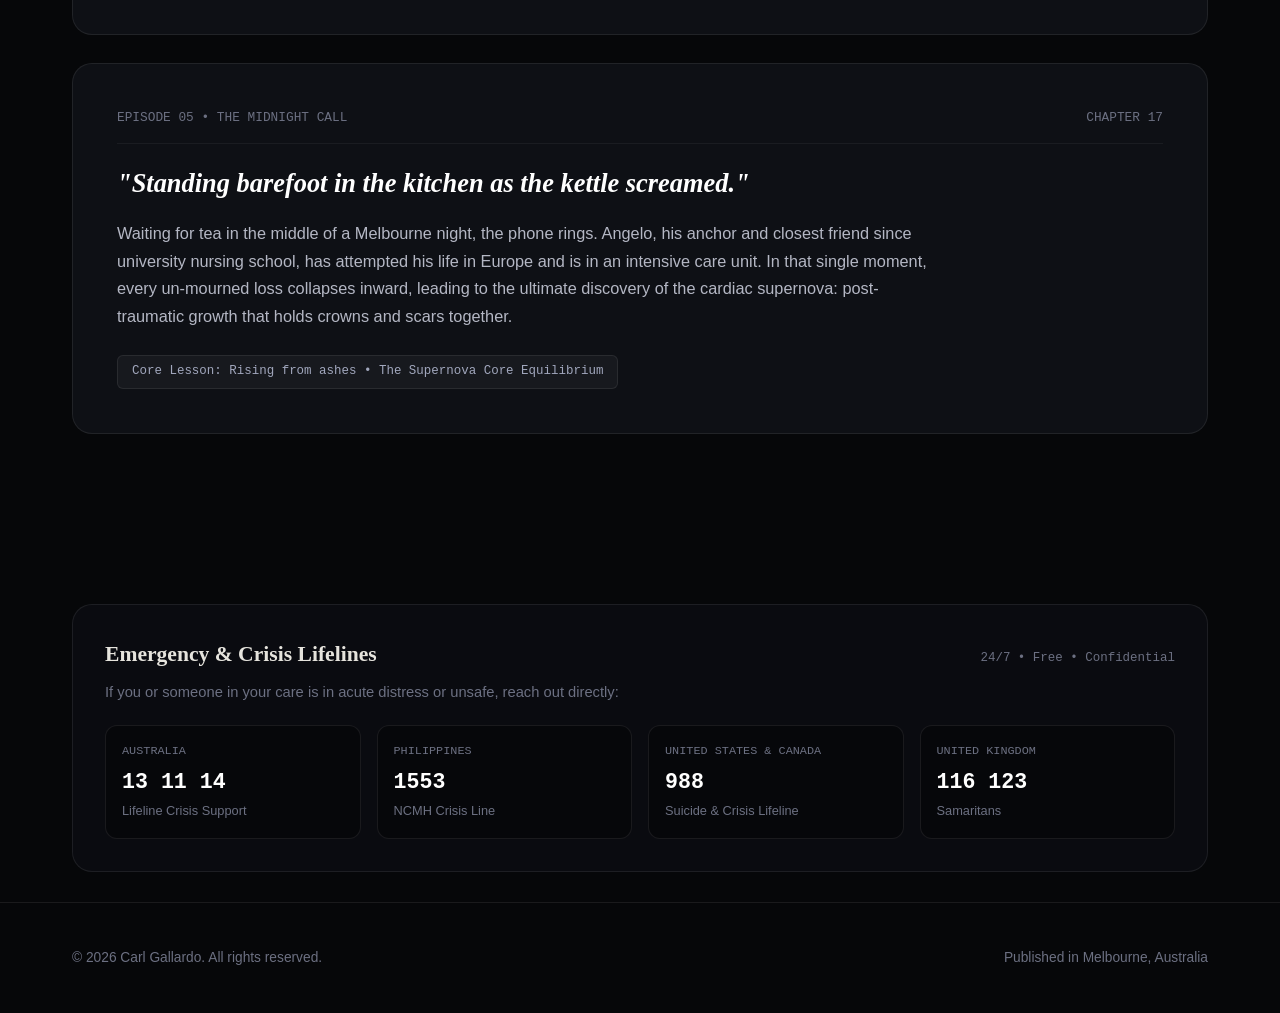
==== commit cb874b7c: "Restore original companion copy pending manuscript-grounded revision" ====
--- a/index.html
+++ b/index.html
@@ -5,7 +5,7 @@
   <meta name="viewport" content="width=device-width, initial-scale=1">
   <meta name="robots" content="noindex, nofollow">
   <title>Cardiac Supernova — Carl Gallardo</title>
-  <meta name="description" content="The Art of Staying Human Without Turning to Stone. A memoir and practical compass for anyone seeking clarity through life's difficult seasons, by Carl Gallardo.">
+  <meta name="description" content="The Art of Staying Human Without Turning to Stone. A documentary memoir and practical compass by Carl Gallardo.">
   <link rel="stylesheet" href="assets/style.css">
   <script defer src="assets/app.js"></script>
 </head>
@@ -53,7 +53,7 @@
       </h1>
 
       <p class="prologue-lead">
-        A raw, heartfelt documentary memoir and practical compass for anyone facing a difficult season, feeling lost, or unsure which road to take. Through stories of nursing, family, friendship, and loss, it offers a way to find clarity and keep your heart open while carrying what life asks of you.
+        A raw, heartfelt documentary memoir and practical compass for the nurses, emergency responders, family carers, and strong friends who hold everyone else together—and who need to know how to keep their hearts tender in a demanding world.
       </p>
 
       <div class="prologue-controls">
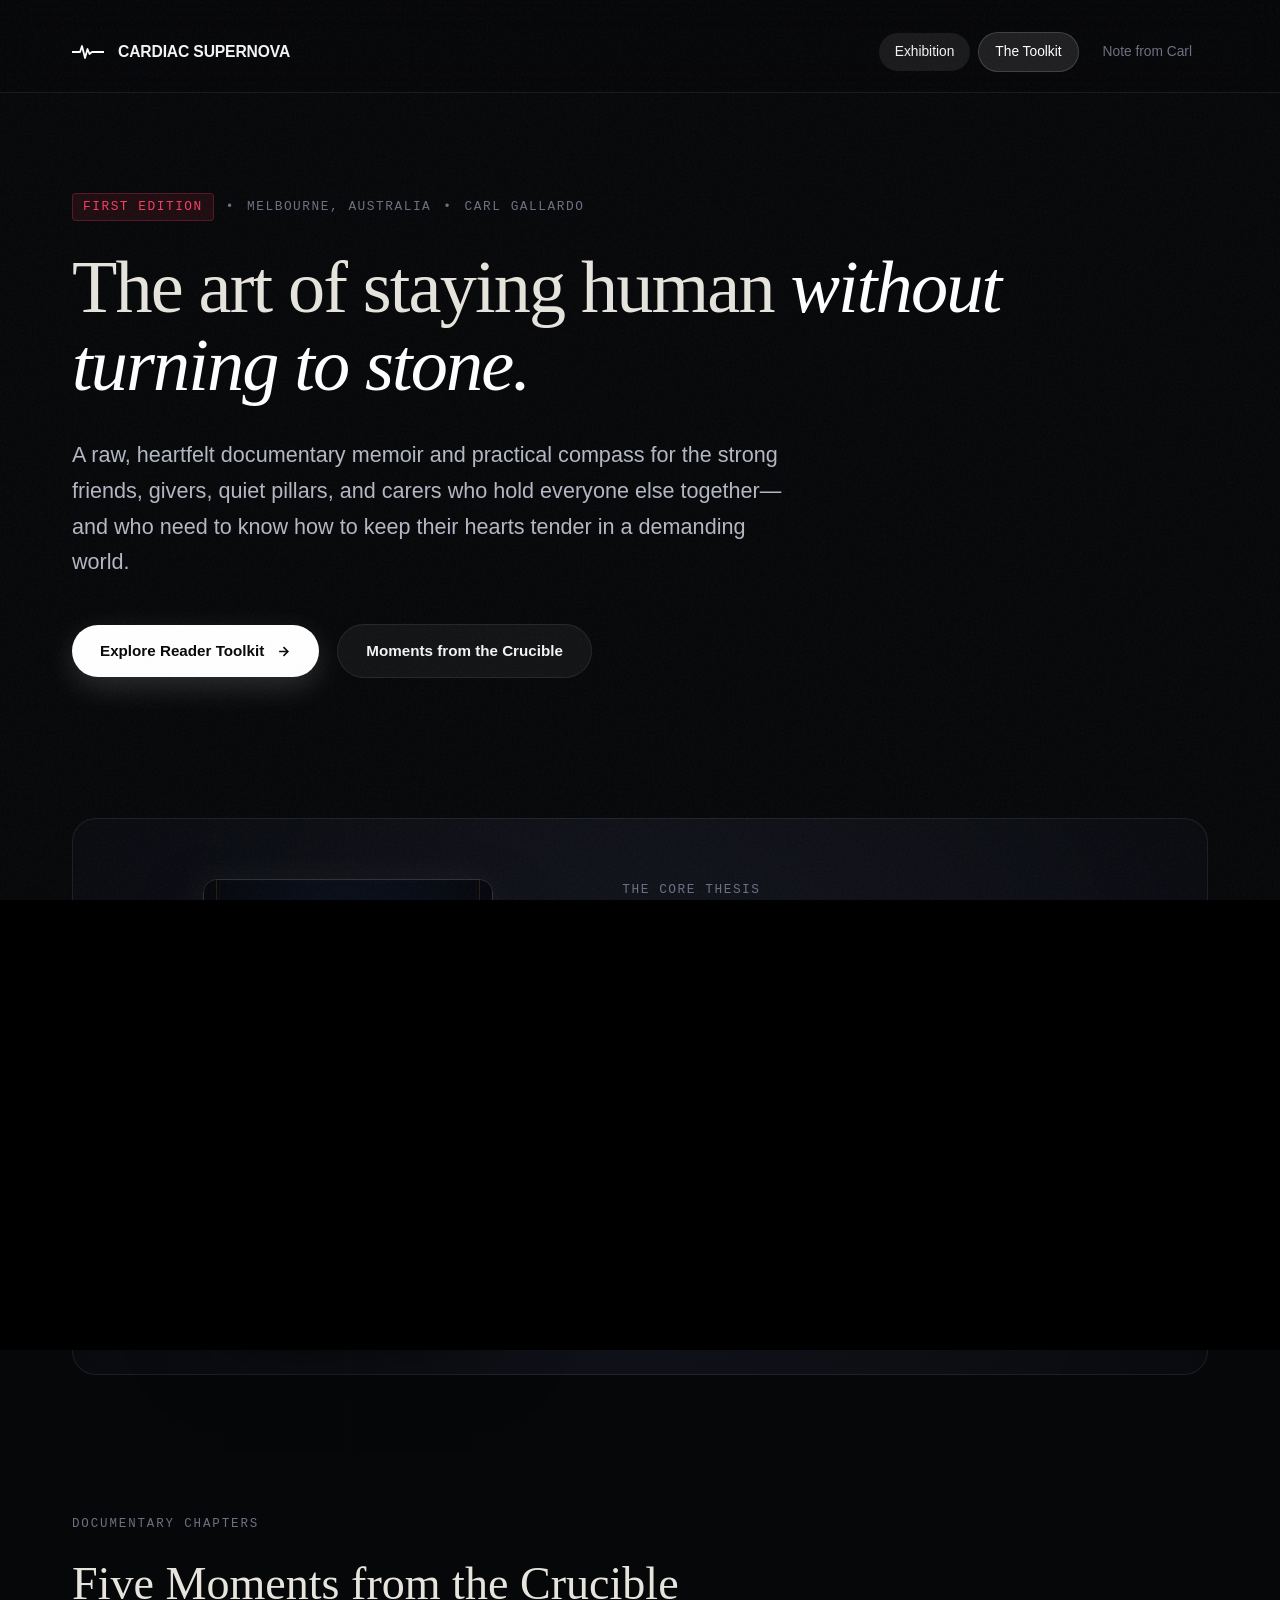
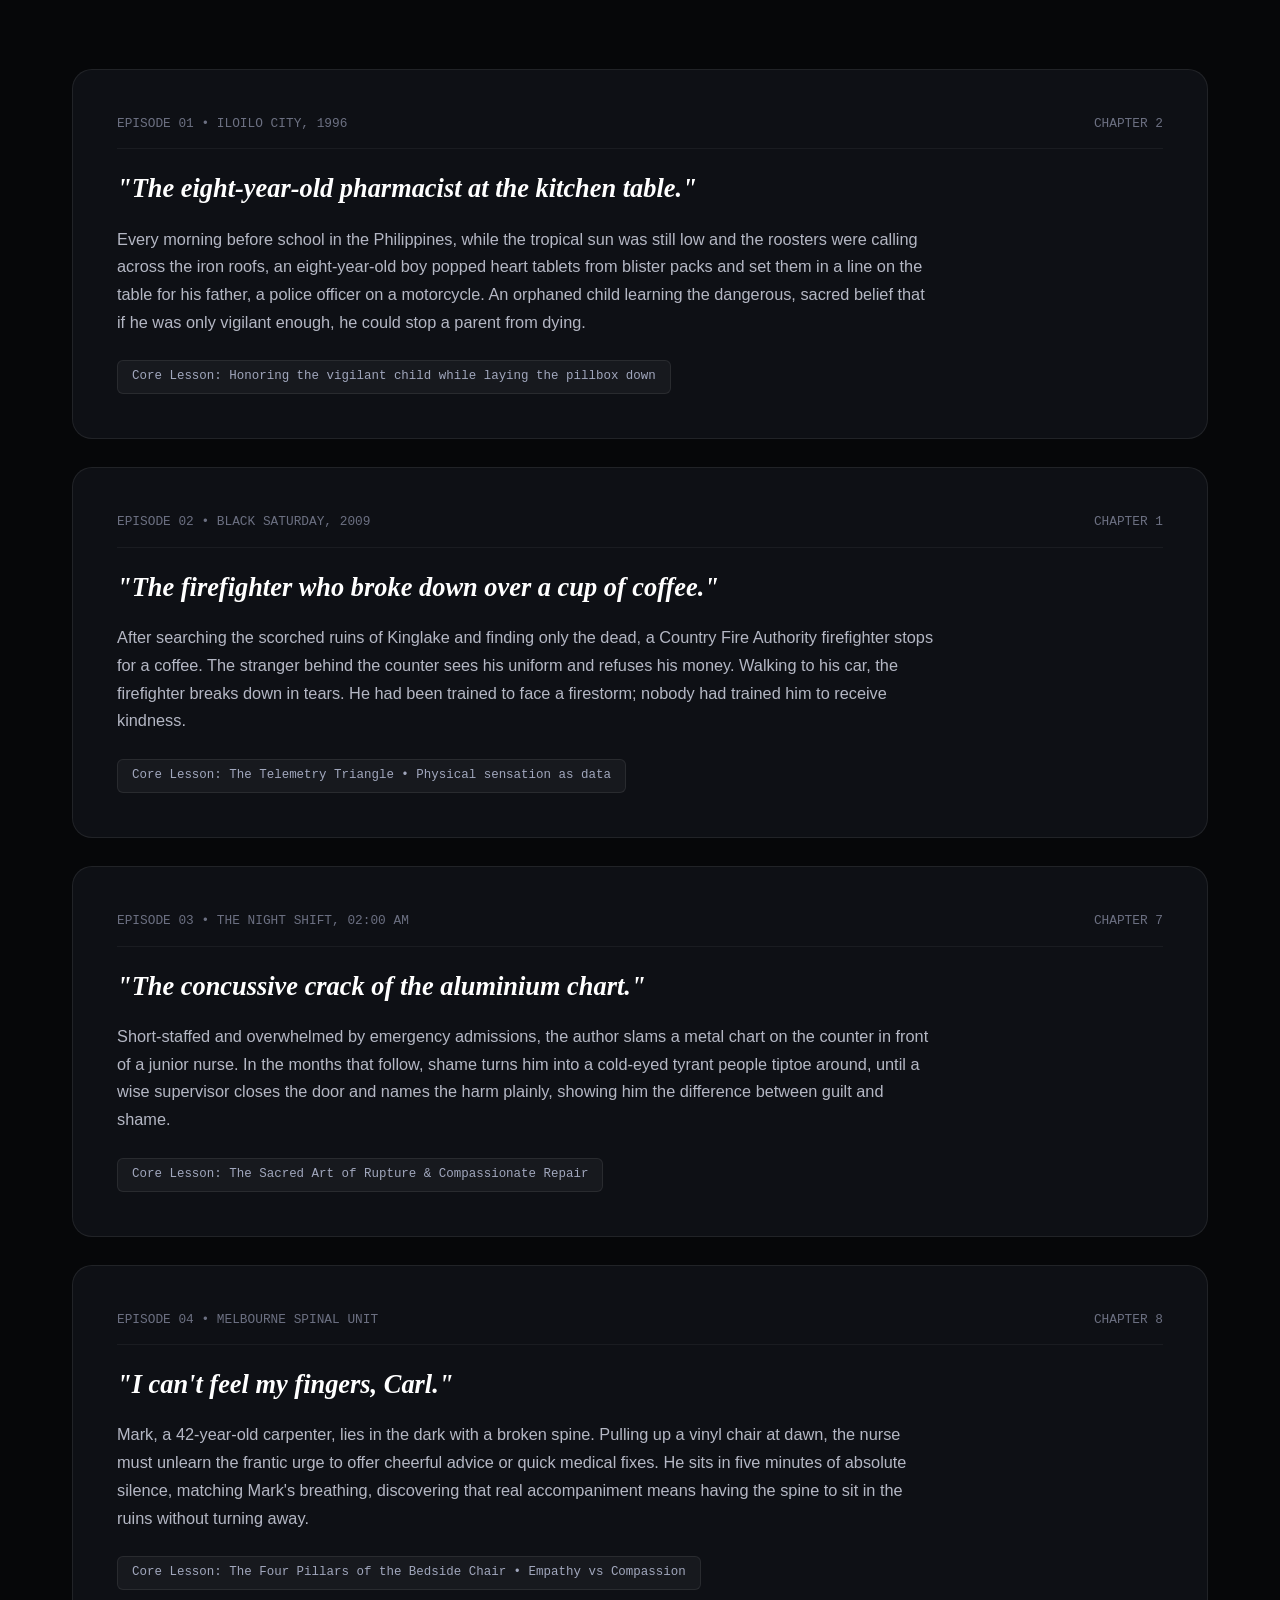
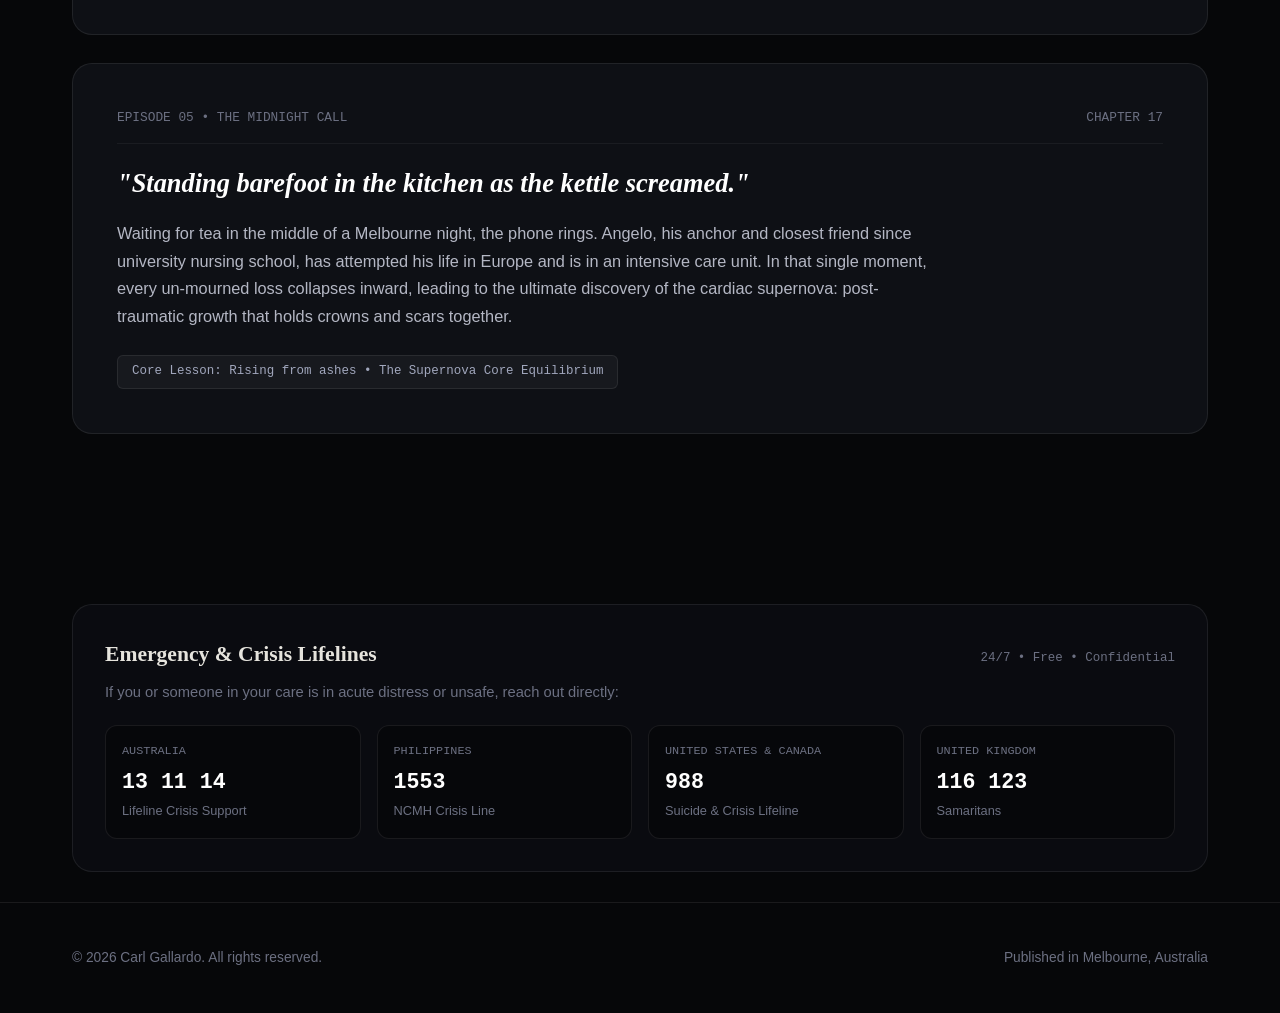
==== commit af7f1ec8: "Align reader framing to universal strong one and quiet pillars per manuscript" ====
--- a/index.html
+++ b/index.html
@@ -53,7 +53,7 @@
       </h1>
 
       <p class="prologue-lead">
-        A raw, heartfelt documentary memoir and practical compass for the nurses, emergency responders, family carers, and strong friends who hold everyone else together—and who need to know how to keep their hearts tender in a demanding world.
+        A raw, heartfelt documentary memoir and practical compass for the strong friends, givers, quiet pillars, and carers who hold everyone else together—and who need to know how to keep their hearts tender in a demanding world.
       </p>
 
       <div class="prologue-controls">
